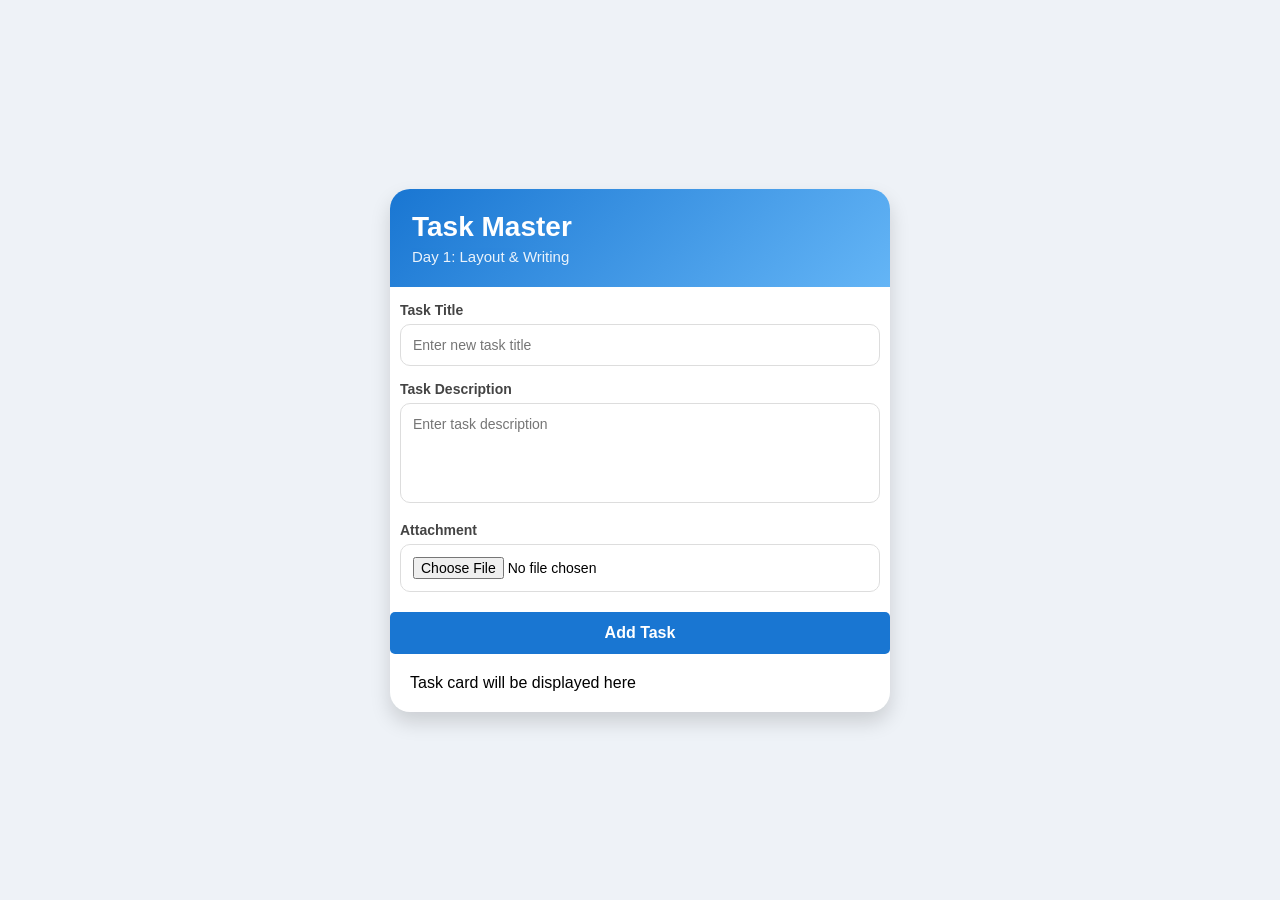
==== UI.html @ 3a3923eb "Initial commit" ====
<!DOCTYPE html>
<html lang="en">
<head>
    <meta charset="UTF-8">
    <meta name="viewport" content="width=device-width, initial-scale=1.0">
    <title>Todo App</title>
    <link rel="stylesheet" href="style.css">
</head>
<body>

<div class="container">


    <div class="header">
        <h1>Task Master </h1>
        <p>Day 1: Layout & Writing</p>
    </div>

    <form id="task-form">
        <label for="title">Task Title</label>
        <input type="text" id="title" placeholder="Enter new task title" >

        <label for="description">Task Description</label>
        <textarea id="description" placeholder="Enter task description" ></textarea>
        <label for="image">Attachment</label>

        <input type="file" id="image">

        <button type="submit">Add Task</button>
    </form>

    <div id="task-list"><p>Task card will be displayed here</p></div>
</div>

<script src="script.js"></script>

</body>
</html>
---- style.css ----
*{
    margin:0;
    padding:0;
    box-sizing:border-box;
    font-family:Arial, Helvetica, sans-serif;
}

body{
    background:#eef2f7;
    display:flex;
    justify-content:center;
    align-items:center;
    min-height:100vh;
}

.container{
    width:500px;
    margin:40px auto;
    background:#fff;
    border-radius:20px;
    overflow:hidden;
    box-shadow:0 10px 20px rgba(0,0,0,0.15);
}

.header{
    background:linear-gradient(135deg,#1976d2,#64b5f6);
    color:#fff;
    padding:22px;
}

.header h1{
    font-size:28px;
    margin-bottom:5px;
}

.header p{
    font-size:15px;
    opacity:.9;
}

.form{
    padding:20px;
    box-sizing:border-box;
}

label{
    display:block;
    font-size:14px;
    font-weight:bold;
    color:#444;
    margin:15px 0 6px;
    margin-left: 10px;
}

input[type="text"],
textarea,
input[type="file"]{
    width:calc(100% - 20px);
    padding:12px;
    border:1px solid #ddd;
    border-radius:10px;
    margin:0 10px;
    font-size:14px;
    outline:none;
    transition:.3s;
    box-sizing:border-box;
}

input[type="text"]:focus,
textarea:focus{
    border-color:#2196f3;
    box-shadow:0 0 5px rgba(33,150,243,.3);
}

textarea{
    resize:none;
    min-height:100px;
}
#task-list{
    padding:20px;
    text-align: left;
}
button{
    width: 100%;
    margin-top:20px;
    padding:12px;
    background:#1976d2;
    color:#fff;
    border:none;
    border-radius:5px;
    font-size:16px;
    font-weight:bold;
    cursor:pointer;
    transition:.3s;
}
.task-card{
    margin-top:15px;
    padding:15px;
    border:1px solid #ddd;
    border-radius:8px;
    background:#fff;
}
.card-content{
    display:flex;
      justify-content:space-between;
    align-items:center;
}
.task-image{
    width:100px;
    height:100px;
    object-fit:cover;
    border-radius:8px;
    margin-left:15px;
}

.text{
    flex:1;
}
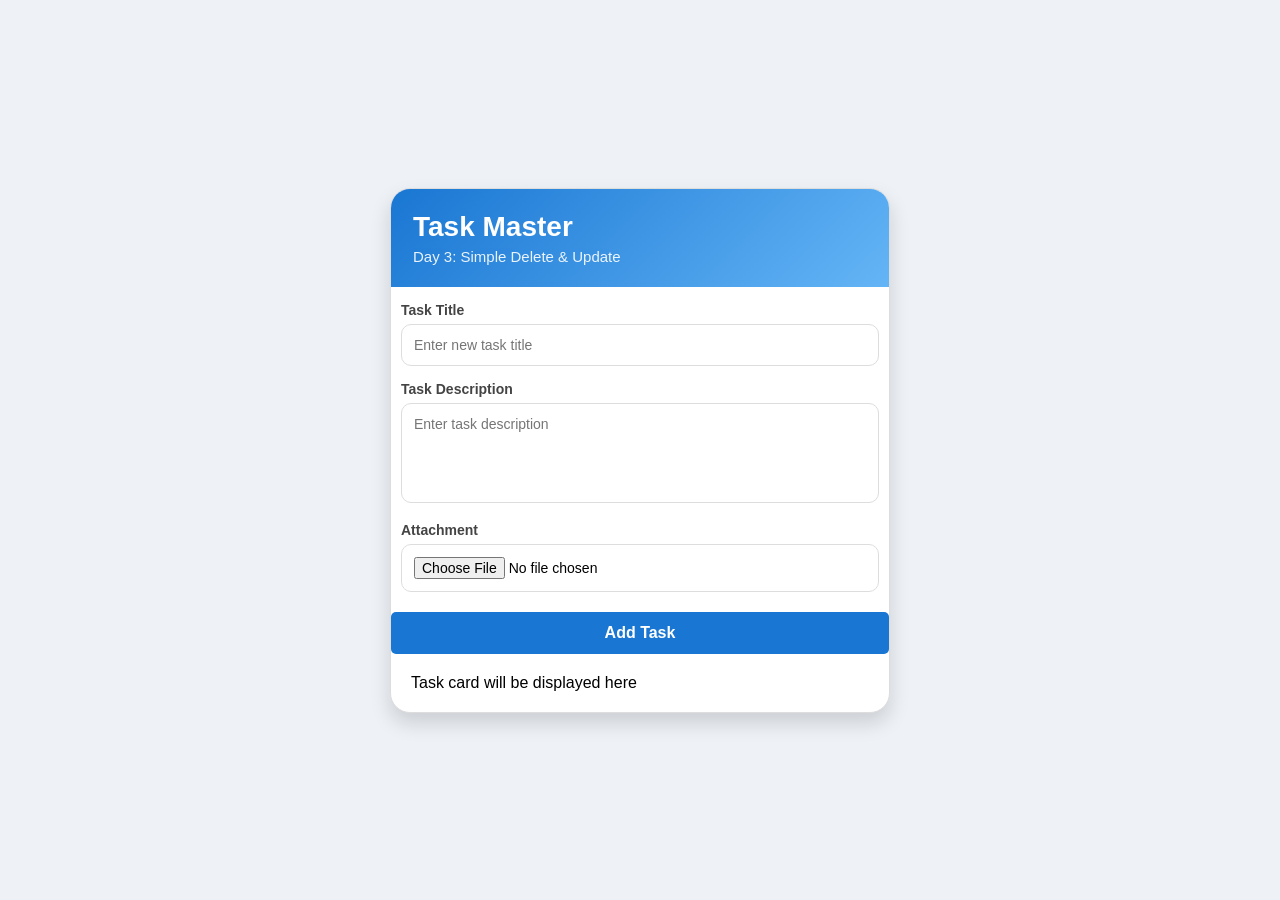
==== commit dc53a4b2: "1 commit" ====
--- a/UI.html
+++ b/UI.html
@@ -13,7 +13,7 @@
 
     <div class="header">
         <h1>Task Master </h1>
-        <p>Day 1: Layout & Writing</p>
+        <p>Day 3: Simple Delete & Update</p>
     </div>
 
     <form id="task-form">
--- a/style.css
+++ b/style.css
@@ -18,6 +18,7 @@
     margin:40px auto;
     background:#fff;
     border-radius:20px;
+    border:1px solid #ddd;
     overflow:hidden;
     box-shadow:0 10px 20px rgba(0,0,0,0.15);
 }
@@ -115,4 +116,29 @@
 
 .text{
     flex:1;
+}
+.right-side {
+    display: flex;
+    flex-direction: column;
+    align-items: center;
+}
+
+.button-group {
+    display: flex;
+    gap: 10px;
+    margin-top: 10px;
+}
+
+.button-group button {
+    width: auto;
+    margin-top: 0;
+    padding: 8px 15px;
+}
+
+.button-group button:first-child {
+    background: #2196f3;
+}
+
+.button-group button:last-child {
+    background: #dc3545;
 }
